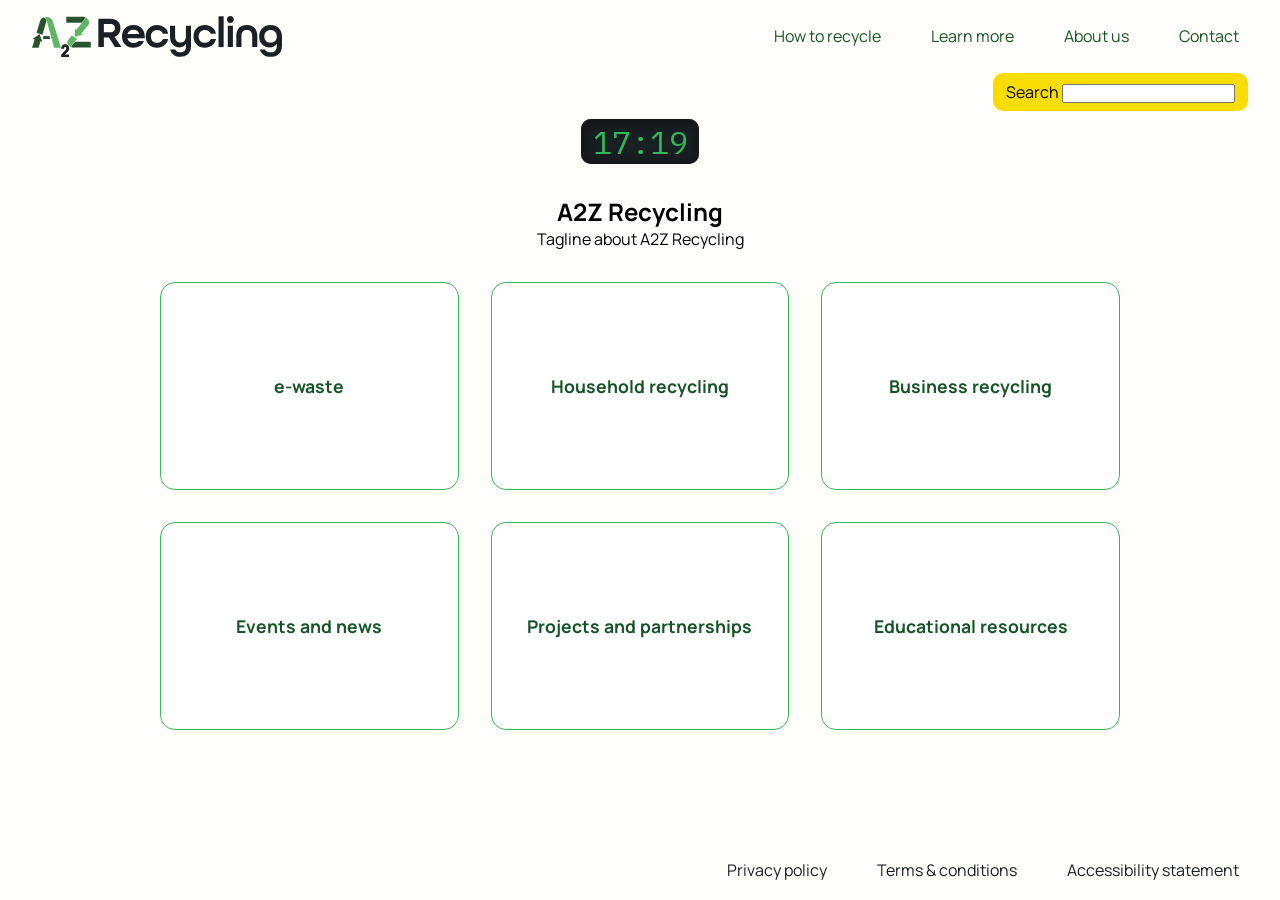
==== index.html @ b49cdeca "initial commit" ====
<!doctype html>
<html lang="en">
  <head>
    <meta charset="UTF-8" />
    <meta name="viewport" content="width=device-width, initial-scale=1.0" />
    <link rel="stylesheet" href="styles.css" />
    <script src="scripts/clock.js" defer></script>
    <script src="scripts/script.js" defer></script>
    <title>A2Z Recycling</title>
  </head>
  <body>
    <nav class="nav-main">
      <a href="index.html">
        <div class="logo-container">
          <img class="logo" src="images/logo.svg" width="300px" />
        </div>
      </a>

      <div id="hamburger">
        <span class="line"></span>
        <span class="line"></span>
        <span class="line"></span>
      </div>

      <div id="hamburger-dropdown" class="hidden">
        <div class="hb-section">
          <h2 class="hb-heading">How to recycle</h2>
          <ul>
            <li class="hb-li"><a href="e-waste.html">e-waste</a></li>
            <li class="hb-li">
              <a href="household.html">Household recycling</a>
            </li>
            <li class="hb-li">
              <a href="business.html">Business recycling</a>
            </li>
          </ul>
        </div>
        <div class="hb-section">
          <h2 class="hb-heading">Learn more</h2>
          <ul>
            <li class="hb-li"><a href="">Events and news</a></li>
            <li class="hb-li">
              <a href="projects.html">Projects and partnerships</a>
            </li>
            <li class="hb-li">
              <a href="resources.html">Educational resources</a>
            </li>
          </ul>
        </div>
        <div class="hb-section">
          <ul>
            <li><a href="about.html">About us</a></li>
            <li><a href="contact.html">Contact us</a></li>
          </ul>
        </div>
        <div class="hb-section pp">
          <ul>
            <li><a href="privacy.html">Privacy policy</a></li>
            <li>
              <a href="accessibility.html">Accessibility statement</a>
            </li>
            <li>
              <a href="termsandconditions.html">Terms and conditions</a>
            </li>
          </ul>
        </div>
      </div>

      <ul class="nav-items">
        <li>
          <a href="" class="nav-info">How to recycle</a>
          <div id="howTo" class="nav-dropdown hidden">
            <ul class="nav-dropdown-list" id="dd">
              <li><a href="e-waste.html">e-waste</a></li>
              <li><a href="household.html">Household recycling</a></li>
              <li><a href="business.html">Business recycling</a></li>
            </ul>
          </div>
        </li>
        <li>
          <a href="" class="nav-info">Learn more</a>
          <div id="learnMore" class="nav-dropdown hidden">
            <ul class="nav-dropdown-list">
              <li><a href="events.html">Events and news</a></li>
              <li>
                <a href="projects.html">Projects and partnerships</a>
              </li>
              <li><a href="resources.html">Educational resources</a></li>
            </ul>
          </div>
        </li>
        <li><a href="about.html">About us</a></li>
        <li><a href="contact.html">Contact</a></li>
      </ul>
    </nav>

    <div class="top-components">
      <div class="clock-container">
        <span id="clock">00:00 </span>
      </div>
      <div class="search-container">
        <form>
          <label for="search">Search</label>
          <input type="text" id="search" value="" name="search" />
        </form>
      </div>
    </div>

    <main>
      <section class="section-home">
        <h1>A2Z Recycling</h1>
        <p class="tagline">Tagline about A2Z Recycling</p>
        <div class="grid-container-home">
          <a href="e-waste.html">
            <div class="card-home">
              <h2>e-waste</h2>
            </div>
          </a>
          <a href="household.html">
            <div id="card-home" class="card-home">
              <h2>Household recycling</h2>
            </div>
          </a>
          <a href="business.html">
            <div class="card-home">
              <h2>Business recycling</h2>
            </div>
          </a>
          <a href="events.html">
            <div class="card-home">
              <h2>Events and news</h2>
            </div>
          </a>
          <a href="projects.html">
            <div class="card-home">
              <h2>Projects and partnerships</h2>
            </div>
          </a>
          <a href="resources.html">
            <div class="card-home">
              <h2>Educational resources</h2>
            </div>
          </a>
        </div>
      </section>
    </main>
    <nav class="nav-footer">
      <ul class="nav-items">
        <li><a href="privacy.html">Privacy policy</a></li>
        <li><a href="termsandconditions.html">Terms & conditions</a></li>
        <li><a href="accessibility.html">Accessibility statement</a></li>
      </ul>
    </nav>
  </body>
</html>
---- styles.css ----
/* ibm-plex-mono-regular - latin */
@font-face {
  font-display: swap; /* Check https://developer.mozilla.org/en-US/docs/Web/CSS/@font-face/font-display for other options. */
  font-family: "IBM Plex Mono";
  font-style: normal;
  font-weight: 400;
  src: url("../fonts/ibm-plex-mono-v20-latin-regular.woff2") format("woff2"); /* Chrome 36+, Opera 23+, Firefox 39+, Safari 12+, iOS 10+ */
}
/* ibm-plex-mono-500 - latin */
@font-face {
  font-display: swap; /* Check https://developer.mozilla.org/en-US/docs/Web/CSS/@font-face/font-display for other options. */
  font-family: "IBM Plex Mono";
  font-style: normal;
  font-weight: 500;
  src: url("../fonts/ibm-plex-mono-v20-latin-500.woff2") format("woff2"); /* Chrome 36+, Opera 23+, Firefox 39+, Safari 12+, iOS 10+ */
}

/* manrope-regular - latin */
@font-face {
  font-display: swap; /* Check https://developer.mozilla.org/en-US/docs/Web/CSS/@font-face/font-display for other options. */
  font-family: "Manrope";
  font-style: normal;
  font-weight: 400;
  src: url("../fonts/manrope-v20-latin-regular.woff2") format("woff2"); /* Chrome 36+, Opera 23+, Firefox 39+, Safari 12+, iOS 10+ */
}

/* manrope-500 - latin */
@font-face {
  font-display: swap; /* Check https://developer.mozilla.org/en-US/docs/Web/CSS/@font-face/font-display for other options. */
  font-family: "Manrope";
  font-style: normal;
  font-weight: 500;
  src: url("../fonts/manrope-v20-latin-500.woff2") format("woff2"); /* Chrome 36+, Opera 23+, Firefox 39+, Safari 12+, iOS 10+ */
}

/* manrope-600 - latin */
@font-face {
  font-display: swap; /* Check https://developer.mozilla.org/en-US/docs/Web/CSS/@font-face/font-display for other options. */
  font-family: "Manrope";
  font-style: normal;
  font-weight: 600;
  src: url("../fonts/manrope-v20-latin-600.woff2") format("woff2"); /* Chrome 36+, Opera 23+, Firefox 39+, Safari 12+, iOS 10+ */
}

/* manrope-700 - latin */
@font-face {
  font-display: swap; /* Check https://developer.mozilla.org/en-US/docs/Web/CSS/@font-face/font-display for other options. */
  font-family: "Manrope";
  font-style: normal;
  font-weight: 700;
  src: url("../fonts/manrope-v20-latin-700.woff2") format("woff2"); /* Chrome 36+, Opera 23+, Firefox 39+, Safari 12+, iOS 10+ */
}

/* manrope-800 - latin */
@font-face {
  font-display: swap; /* Check https://developer.mozilla.org/en-US/docs/Web/CSS/@font-face/font-display for other options. */
  font-family: "Manrope";
  font-style: normal;
  font-weight: 800;
  src: url("../fonts/manrope-v20-latin-800.woff2") format("woff2"); /* Chrome 36+, Opera 23+, Firefox 39+, Safari 12+, iOS 10+ */
}
/* * {
  border: 1px solid red;
} */

:root {
  --color-brand: #1b6530;
  --color-brand-darker: #165428;
  --color-1: #32b959;
  --color-2: #e62412;
  --color-3: #fadd00;
  --color-bg: #fffefa;

  --color-grey-1: #f0f6f5;
  --color-grey-2: #dde7e6;
  --color-grey-3: #b9c6c5;
  --color-grey-4: #8fa3a1;
  --color-grey-5: #4d5b5a;
  --color-grey-6: #182024;

  --box-shadow: #4d5b5a 3px 3px 10px;
}
* {
  margin: 0;
  padding: 0;
  box-sizing: border-box;
}
html {
  overflow-y: scroll;
}
main {
  flex: 1;
}
body {
  display: flex;
  flex-direction: column;
  margin: 0;
  padding: 0;
  font-family:
    "Manrope",
    system-ui,
    -apple-system,
    BlinkMacSystemFont,
    "Segoe UI",
    Roboto,
    Oxygen,
    Ubuntu,
    Cantarell,
    "Open Sans",
    "Helvetica Neue",
    sans-serif;
  background-color: var(--color-bg);
  min-height: 100vh;
}
img {
  display: block;
  max-width: 100%;
}
a {
  text-decoration: none;
}
.nav-items li {
  padding: 0.1rem 0.5rem;
  border: 0.5px solid var(--color-bg);
}
.nav-items li:hover {
  /* transform: translateY(3px); */
  border: 0.5px solid var(--color-1);
  background-color: var(--color-3);
  border-radius: 5px;
}

/* main navigation */
.logo-container {
  max-width: 250px;
}
.nav-items {
  min-width: fit-content;
  color: var(--color-brand-darker);
  margin: 0;
  display: flex;
  list-style-type: none;
  gap: 2rem;
}
.current-page {
  border-top: 3px solid var(--color-2);
}
.nav-main,
.nav-footer {
  align-items: center;
}
.nav-main .nav-items {
  display: none;
}
.nav-main .nav-items a {
  color: var(--color-brand-darker);
}
.nav-dropdown {
  border: 1px solid var(--color-1);
  background-color: #ffffff;
  position: absolute;
  z-index: 999;
  border-radius: 15px;
}
.nav-dropdown-list {
  list-style-type: none;
  padding: 1rem;
  display: flex;
  flex-direction: column;
  gap: 0.25rem;
}
.hidden {
  display: none;
}

/* hamburger menu */
#hamburger {
  display: flex;
  flex-direction: column;
  width: 40px;
  gap: 6px;
  z-index: 9999;
}
#hamburger-dropdown {
  position: absolute;
  top: 0;
  right: 0;
  background-color: #ffffff;
  z-index: 999;
  border: 1px solid var(--color-1);
  border-radius: 15px;
  padding: 2rem;
  padding-top: 4rem;
  box-shadow: var(--box-shadow);
}
.hb-section {
  margin-bottom: 2rem;
  border-bottom: 0.5px solid var(--color-grey-6);
  padding-bottom: 2rem;
}
.hb-section li {
  list-style-type: none;
  padding: 0;
  margin: 0;
}
.hb-section ul {
  padding: 0;
  margin: 0;
}
.pp {
  border-bottom: none;
  padding-bottom: 0;
}
.line {
  height: 5px;
  background-color: var(--color-brand-darker);
  border-radius: 5px;
}

/* clock and search */
.top-components {
  display: flex;
  justify-content: center;
}
#clock {
  color: var(--color-1);
  font-size: 2rem;
  background-color: var(--color-grey-6);
  padding: 0.1rem 0.7rem;
  border-radius: 10px;
  box-shadow: inset 2px 2px 10px 6px rgb(23, 23, 24);
  font-family: "IBM Plex Mono", "Courier New", Courier, monospace;
}
.clock-container {
  margin-top: 3rem;
  margin-bottom: 2rem;
}
.search-container {
  position: absolute;
  right: 2rem;
  background-color: var(--color-3);
  padding: 0.5rem 0.8rem;
  border-radius: 10px;
  min-width: 13rem;
}

/* home page */
.section-home {
  text-align: center;
  padding: 0 2rem;
  padding-bottom: 4rem;
}
.tagline {
  margin-bottom: 2rem;
}
.grid-container-home {
  display: grid;
  gap: 2rem;
  max-width: 60rem;
  grid-template-columns: repeat(auto-fit, minmax(250px, 1fr));
  margin-top: 2rem;
  margin: 0 auto;
}
.card-home {
  background-color: #ffffff;
  width: 100%;
  min-height: 13rem;
  display: flex;
  justify-content: center;
  align-items: center;
  text-align: center;
  border: 1px solid var(--color-1);
  border-radius: 15px;
}
.card-active {
  background-color: var(--color-3);
}
.card-home > :first-child {
  font-size: 1.1rem;
  color: var(--color-brand-darker);
}
.nav-main {
  display: flex;
  justify-content: space-between;
  padding: 1rem 2rem;
}
/* pages */
.section-main h1 {
  text-align: center;
}

/* footer */
.nav-footer {
  align-self: flex-end;
  padding: 1rem 2rem;
}
.nav-footer .nav-items a {
  color: var(--color-grey-6);
}

/* media queries */
@media screen and (min-width: 820px) {
  .nav-main .nav-items {
    display: flex;
  }
  #hamburger {
    display: none;
  }
  #hamburger-dropdown {
    display: none;
  }
}
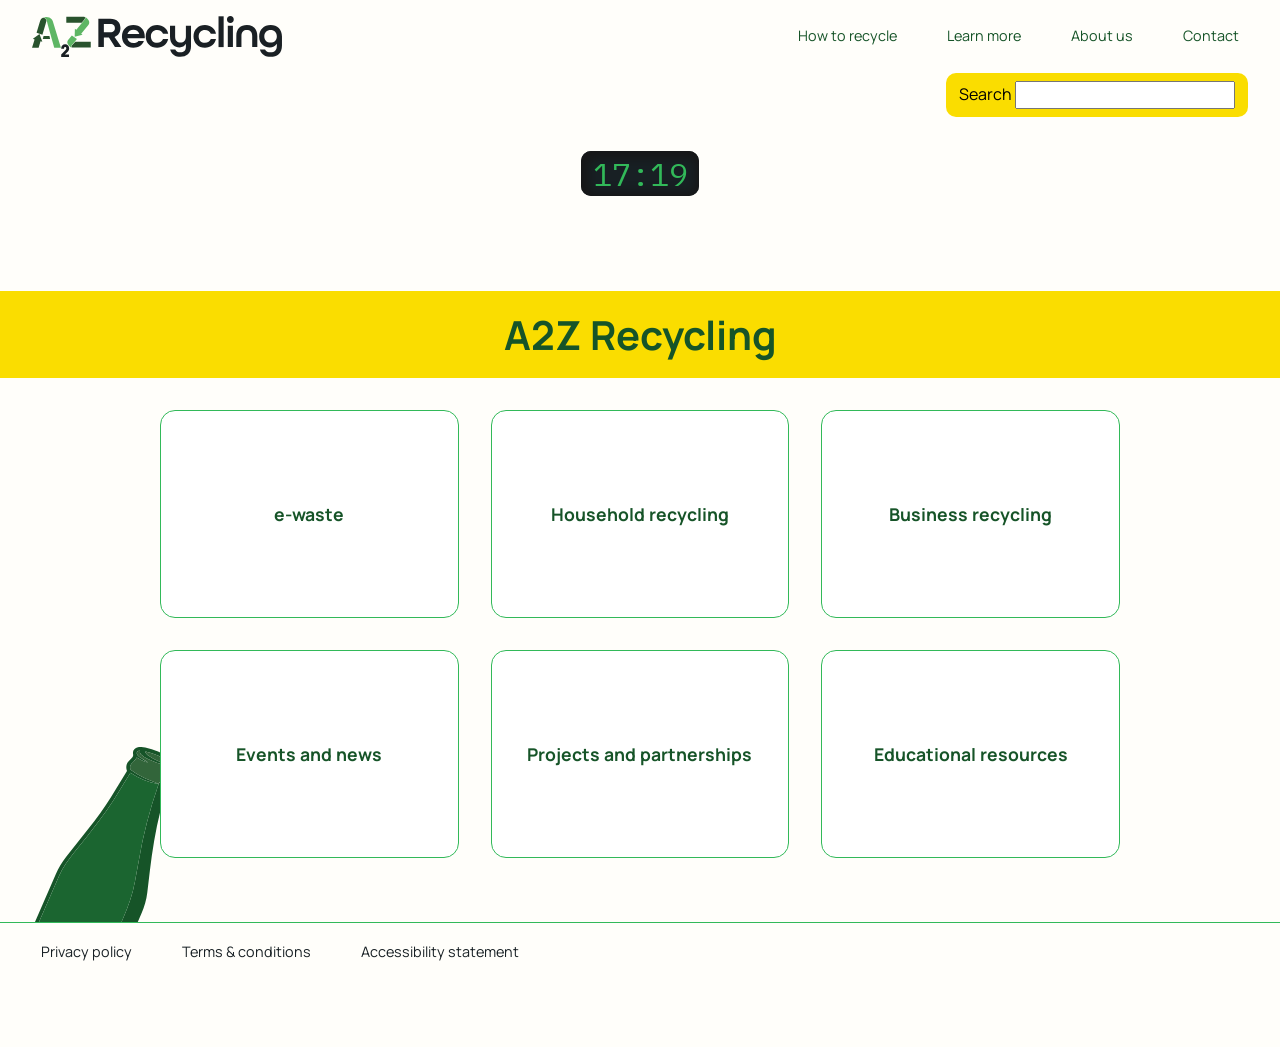
==== commit 48a81713: "Add content, style, layout and animation" ====
--- a/index.html
+++ b/index.html
@@ -6,6 +6,7 @@
     <link rel="stylesheet" href="styles.css" />
     <script src="scripts/clock.js" defer></script>
     <script src="scripts/script.js" defer></script>
+    <!-- <script src="scripts/bottles.js" defer></script> -->
     <title>A2Z Recycling</title>
   </head>
   <body>
@@ -38,7 +39,7 @@
         <div class="hb-section">
           <h2 class="hb-heading">Learn more</h2>
           <ul>
-            <li class="hb-li"><a href="">Events and news</a></li>
+            <li class="hb-li"><a href="events.html">Events and news</a></li>
             <li class="hb-li">
               <a href="projects.html">Projects and partnerships</a>
             </li>
@@ -107,9 +108,31 @@
     </div>
 
     <main>
-      <section class="section-home">
+      <!-- bottle drop animation -->
+      <div id="container" width="300px" height="300px">
+        <div class="bottle"></div>
+      </div>
+      <section class="section-home section-main">
+        <div class="conveyer-animation">
+          <div class="conv-bottle b1"></div>
+          <div class="conv-bottle b2"></div>
+          <div class="conv-bottle b3"></div>
+          <div class="conv-bottle b4"></div>
+          <div class="conv-bottle b5"></div>
+          <div class="conv-bottle b6"></div>
+          <div class="conv-bottle b1"></div>
+          <div class="conv-bottle b2"></div>
+          <div class="conv-bottle b4"></div>
+          <div class="conv-bottle b1"></div>
+          <div class="conv-bottle b1"></div>
+          <div class="conv-bottle b2"></div>
+          <div class="conv-bottle b3"></div>
+          <div class="conv-bottle b4"></div>
+          <div class="conv-bottle b5"></div>
+          <div class="conv-a2z"></div>
+        </div>
         <h1>A2Z Recycling</h1>
-        <p class="tagline">Tagline about A2Z Recycling</p>
+
         <div class="grid-container-home">
           <a href="e-waste.html">
             <div class="card-home">
--- a/styles.css
+++ b/styles.css
@@ -71,6 +71,10 @@
   --color-3: #fadd00;
   --color-bg: #fffefa;
 
+  --color-bin_green: color-mix(in srgb, var(--color-1), transparent 70%);
+  --color-bin-red: color-mix(in srgb, var(--color-2), transparent 70%);
+  --color-bin-yellow: color-mix(in srgb, var(--color-3), transparent 70%);
+
   --color-grey-1: #f0f6f5;
   --color-grey-2: #dde7e6;
   --color-grey-3: #b9c6c5;
@@ -90,8 +94,11 @@
 }
 main {
   flex: 1;
+  position: relative;
+  --fall-distance: 600px; /*fallback*/
 }
 body {
+  position: relative;
   display: flex;
   flex-direction: column;
   margin: 0;
@@ -111,7 +118,9 @@
     sans-serif;
   background-color: var(--color-bg);
   min-height: 100vh;
-}
+  overflow: hidden;
+}
+
 img {
   display: block;
   max-width: 100%;
@@ -119,12 +128,17 @@
 a {
   text-decoration: none;
 }
+p,
+li {
+  font-size: 0.9rem;
+  line-height: 1.4rem;
+  color: var(--color-grey-6);
+}
 .nav-items li {
   padding: 0.1rem 0.5rem;
   border: 0.5px solid var(--color-bg);
 }
 .nav-items li:hover {
-  /* transform: translateY(3px); */
   border: 0.5px solid var(--color-1);
   background-color: var(--color-3);
   border-radius: 5px;
@@ -143,7 +157,7 @@
   gap: 2rem;
 }
 .current-page {
-  border-top: 3px solid var(--color-2);
+  border-bottom: 2px solid var(--color-2);
 }
 .nav-main,
 .nav-footer {
@@ -203,9 +217,16 @@
   padding: 0;
   margin: 0;
 }
+.hb-section a {
+  color: var(--color-brand-darker);
+}
 .hb-section ul {
+  display: flex;
+  flex-direction: column;
+  gap: 0.5rem;
   padding: 0;
   margin: 0;
+  margin-top: 0.6rem;
 }
 .pp {
   border-bottom: none;
@@ -232,7 +253,7 @@
   font-family: "IBM Plex Mono", "Courier New", Courier, monospace;
 }
 .clock-container {
-  margin-top: 3rem;
+  margin-top: 5rem;
   margin-bottom: 2rem;
 }
 .search-container {
@@ -243,11 +264,14 @@
   border-radius: 10px;
   min-width: 13rem;
 }
+#search {
+  padding: 0.2rem 0.5rem;
+  font-size: 1rem;
+  color: var(--color-grey-6);
+}
 
 /* home page */
 .section-home {
-  text-align: center;
-  padding: 0 2rem;
   padding-bottom: 4rem;
 }
 .tagline {
@@ -271,6 +295,7 @@
   text-align: center;
   border: 1px solid var(--color-1);
   border-radius: 15px;
+  z-index: 9999;
 }
 .card-active {
   background-color: var(--color-3);
@@ -284,19 +309,289 @@
   justify-content: space-between;
   padding: 1rem 2rem;
 }
-/* pages */
+/* PAGES */
+
+.layout-2col {
+  display: grid;
+  gap: 4rem;
+  grid-template-columns: repeat(auto-fit, minmax(365px, 1fr));
+  padding: 2rem;
+}
 .section-main h1 {
+  color: var(--color-brand-darker);
   text-align: center;
+  font-size: 2.5rem;
+  background-color: var(--color-3);
+  padding: 1rem;
+  margin-bottom: 2rem;
+}
+.layout-2col h2 {
+  margin-bottom: 1rem;
+  color: var(--color-brand-darker);
+}
+.text-block {
+  display: flex;
+  flex-direction: column;
+  gap: 1rem;
+  margin-top: 2rem;
+}
+.img-section-container {
+  max-width: 100%;
+}
+.img-section {
+  width: 100%;
+  height: auto;
+}
+.text-under-image {
+  display: flex;
+  flex-direction: column;
+  gap: 2rem;
+  margin-top: 1rem;
+}
+.text-under-image h2 {
+  margin-top: 2rem;
+  margin-bottom: 0;
+}
+.text-under-image li {
+  line-height: 1.5rem;
+}
+.text-under-image ul {
+  padding: 0 2rem;
+}
+.text-box {
+  padding: 1.5rem;
+  border-radius: 15px;
+  background-color: #ffffff;
+}
+.text-box h3 {
+  color: var(--color-brand-darker);
+}
+.article {
+  border: 1px solid var(--color-1);
+}
+.col-articles {
+  display: flex;
+  flex-direction: column;
+  gap: 1rem;
+}
+
+/* household recycling */
+.bin-gallery {
+  display: flex;
+  flex-direction: row;
+  justify-content: space-between;
+  margin-top: 2rem;
+}
+.image-bin-container {
+  max-width: 200px;
+  height: auto;
+}
+.image-bin {
+  width: 100%;
+  height: auto;
+}
+.red-bin-text-container {
+  border: 2px solid var(--color-2);
+}
+.yellow-bin-text-container {
+  border: 2px solid var(--color-3);
+}
+.green-bin-text-container {
+  border: 2px solid var(--color-1);
+}
+.waste-type {
+  margin-bottom: 0.5rem;
+  font-size: 1.1rem;
+  color: var(--color-grey-6);
+}
+.bin-item {
+  list-style-type: none;
+  margin-bottom: 0.2rem;
+  padding: 0.2rem 2rem;
+  border-radius: 5px;
+}
+.bin-red {
+  background-color: var(--color-bin-red);
+}
+.bin-yellow {
+  background-color: var(--color-bin-yellow);
+}
+.bin-green {
+  background-color: var(--color-bin_green);
+}
+
+/* about us */
+.about-us,
+.contact-us {
+  height: 100%;
+  padding: 3rem;
+}
+.image-about-us,
+.image-contact-us {
+  /* height: 25rem; */
+  margin-top: -2rem;
+}
+.section-about .layout-2col {
+  margin-top: -10rem;
+}
+.section-contact .layout-2col {
+  margin-top: -4rem;
+}
+
+/* contact */
+
+.image-contact img {
+  object-fit: cover;
+}
+.contact-form {
+  display: flex;
+  flex-direction: column;
+}
+.contact-form div {
+  display: flex;
+  flex-direction: column;
+  gap: 0.5rem;
+}
+.contact-form textarea {
+  height: 6rem;
+  resize: none;
+}
+.contact-form textarea,
+.contact-form input {
+  padding: 0.3rem;
+  color: var(--color-grey-6);
+  border: 0.5px solid var(--color-grey-4);
+  border-radius: 5px;
+  background-color: var(--color-grey-1);
+}
+
+/* document pages */
+.document {
+  margin: 2rem;
+  margin-bottom: 6rem;
+  display: flex;
+  flex-direction: column;
+  gap: 1rem;
+  align-items: center;
+  margin-top: 4rem;
+  color: var(--color-brand-darker);
+}
+.document div {
+  max-width: 46rem;
+}
+.document h2 {
+  margin-bottom: 1rem;
 }
 
 /* footer */
 .nav-footer {
-  align-self: flex-end;
+  width: 100%;
   padding: 1rem 2rem;
+  border-top: 0.5px solid var(--color-1);
+  background-color: var(--color-bg);
 }
 .nav-footer .nav-items a {
   color: var(--color-grey-6);
 }
+
+/* ANIMATION */
+
+/* big bottle styles */
+.cls-1 {
+  fill: #1b6530;
+}
+.cls-2 {
+  fill: #264e2c;
+}
+.cls-3 {
+  fill: #32653a;
+}
+.cls-4 {
+  fill: #165428;
+}
+
+/* bottle animation */
+#container {
+  position: absolute;
+  width: 300px;
+  height: 300px;
+  z-index: -999;
+}
+.bottle {
+  position: absolute;
+  background-image: url("images/bottle.svg");
+  background-repeat: no-repeat;
+  top: -400px;
+  left: 50%;
+  width: 100%;
+  height: 100%;
+  transform: translateX(-50%);
+  animation: fall 0.7s linear 1 forwards;
+  animation-iteration-count: 1;
+  z-index: -999;
+}
+
+@keyframes fall {
+  from {
+    transform: translate(-50%, -100px);
+  }
+  to {
+    transform: translate(-50%, calc(100vh + 20px));
+  }
+}
+
+/* conveyer bottles  */
+.conveyer-animation {
+  display: flex;
+  position: relative;
+  min-width: fit-content;
+  animation: conveyer 25s linear 1 forwards;
+  animation-iteration-count: infinite;
+}
+.conv-bottle {
+  position: relative;
+  background-image: url("images/bottle.svg");
+  background-repeat: no-repeat;
+  width: 4rem;
+  height: 4rem;
+  top: 0;
+}
+.b1 {
+  transform: translateY(-0.2rem) rotate(-22deg);
+}
+.b2 {
+  transform: translateY(0.7rem) rotate(-112deg);
+}
+.b3 {
+  transform: translateY(-0.2rem) translateX(-1.1rem) rotate(-80deg);
+}
+.b4 {
+  transform: translateY(-0.3rem) rotate(-24deg);
+}
+.b5 {
+  transform: translateY(2rem) rotate(63deg);
+}
+.b6 {
+  transform: translateX(2.4rem) translateY(0.5rem) rotate(20deg);
+}
+.conv-a2z {
+  position: relative;
+  background-image: url("images/a2z.svg");
+  background-repeat: no-repeat;
+  width: 6rem;
+  height: 4rem;
+  top: 1.1rem;
+}
+
+@keyframes conveyer {
+  from {
+    transform: translateX(-100%);
+  }
+  to {
+    transform: translateX(100%);
+  }
+}
+/* border: 1px solid black; */
 
 /* media queries */
 @media screen and (min-width: 820px) {
@@ -310,3 +605,16 @@
     display: none;
   }
 }
+
+@media screen and (min-width: 871px) {
+  .bin-list {
+    max-height: 120vh;
+    overflow: scroll;
+  }
+  .section-about .layout-2col {
+    margin-top: -25rem;
+  }
+  .section-contact .layout-2col {
+    margin-top: -6rem;
+  }
+}
